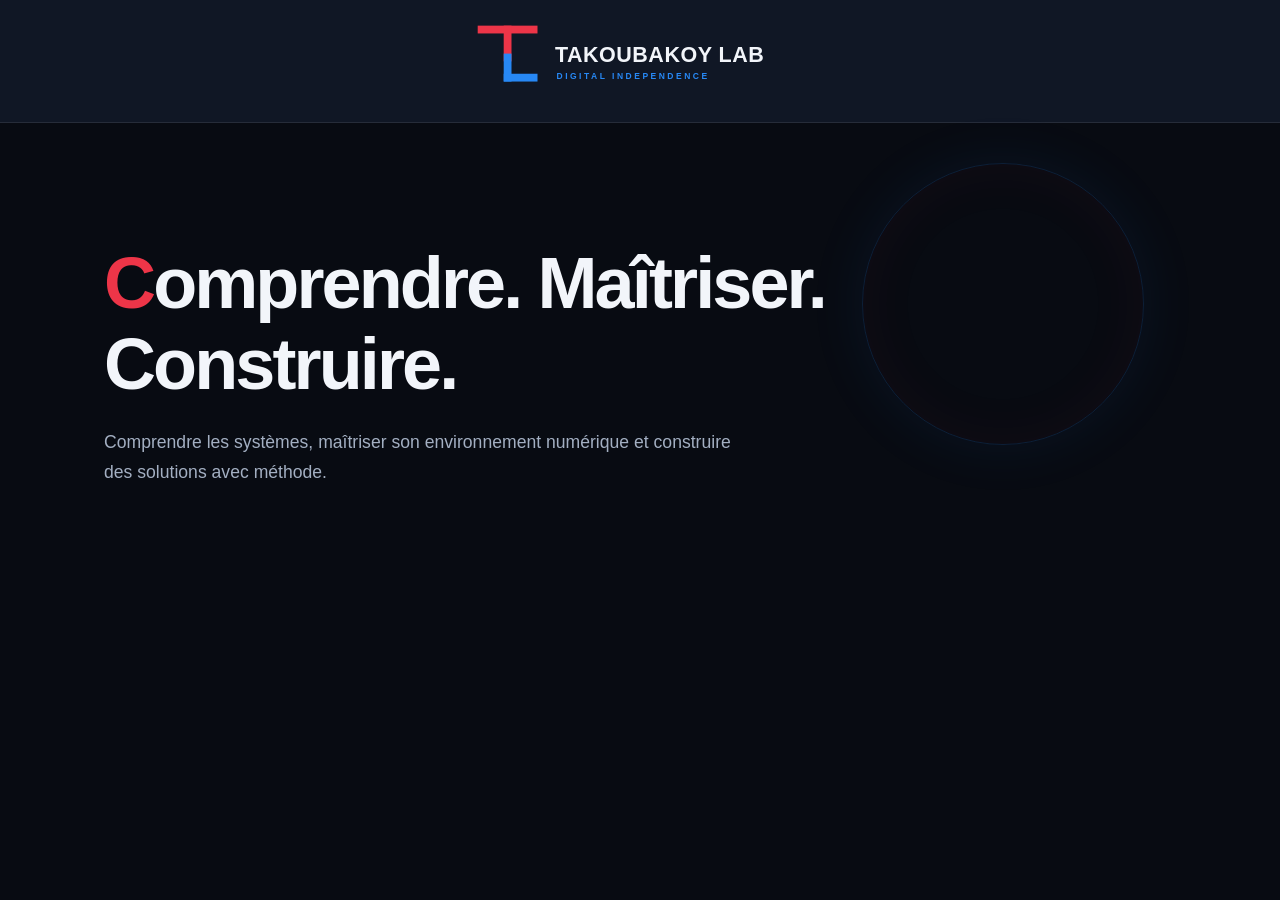
==== index.html @ 78303bb8 "Intégrer le favicon officiel dans la page d’accueil" ====
<!DOCTYPE html>
<html lang="fr">
<head>
  <meta charset="UTF-8">
  <meta name="viewport" content="width=device-width, initial-scale=1.0">

  <meta name="description" content="TAKOUBAKOY LAB — Digital Independence. Comprendre les systèmes, maîtriser son environnement numérique et construire des solutions avec méthode.">

  <meta name="theme-color" content="#080b12">

  <title>TAKOUBAKOY LAB — Digital Independence</title>

  <!-- Favicon officiel -->
  <link rel="icon" type="image/svg+xml" href="assets/images/favicon.svg">

  <!-- Feuille de style principale -->
  <link rel="stylesheet" href="assets/css/style.css">
</head>

<body>

  <!-- En-tête et identité visuelle -->
  <header class="site-header">
    <a href="index.html" class="brand" aria-label="TAKOUBAKOY LAB - Accueil">
      <img
        src="assets/images/takoubakoy-lab-logo.svg"
        alt="TAKOUBAKOY LAB — Digital Independence"
        class="brand-logo">
    </a>
  </header>

  <!-- Contenu principal -->
  <main>
    <h2>Comprendre. Maîtriser. Construire.</h2>

    <p>
      Comprendre les systèmes, maîtriser son environnement numérique
      et construire des solutions avec méthode.
    </p>
  </main>

</body>
</html>
---- assets/css/style.css ----
/* ========================================
   TAKOUBAKOY LAB — Identité visuelle
   Digital Independence
======================================== */

:root {
  --bg-main: #080b12;
  --bg-secondary: #101725;
  --bg-card: #141d2b;
  --text-main: #f2f5fa;
  --text-muted: #a3afc2;
  --accent-red: #ed3548;
  --accent-blue: #2788f5;
  --border-color: rgba(255, 255, 255, 0.09);
  --content-width: 1120px;
}

* {
  box-sizing: border-box;
  margin: 0;
  padding: 0;
}

html {
  scroll-behavior: smooth;
}

body {
  min-height: 100vh;
  background: var(--bg-main);
  color: var(--text-main);
  font-family: Arial, Helvetica, sans-serif;
  line-height: 1.7;
  -webkit-font-smoothing: antialiased;
}

a {
  color: inherit;
  text-decoration: none;
}

/* ========================================
   EN-TÊTE ET LOGO
======================================== */

.site-header {
  display: flex;
  align-items: center;
  justify-content: center;
  min-height: 112px;
  padding: 16px 24px;
  border-bottom: 1px solid var(--border-color);
  background: var(--bg-secondary);
}

.brand {
  display: inline-flex;
  align-items: center;
  justify-content: center;
  width: 100%;
  max-width: var(--content-width);
}

.brand-logo {
  display: block;
  width: min(100%, 420px);
  height: auto;
  max-height: 90px;
  object-fit: contain;
}

/* ========================================
   CONTENU PRINCIPAL
======================================== */

main {
  position: relative;
  isolation: isolate;
  max-width: var(--content-width);
  min-height: 65vh;
  margin: 0 auto;
  padding: 120px 24px;
}

main::before {
  position: absolute;
  z-index: -1;
  top: 40px;
  right: 5%;
  width: 280px;
  height: 280px;
  border: 1px solid rgba(39, 136, 245, 0.16);
  border-radius: 50%;
  box-shadow:
    0 0 60px rgba(39, 136, 245, 0.08),
    inset 0 0 60px rgba(237, 53, 72, 0.05);
  content: "";
  animation: pulse 6s ease-in-out infinite;
}

main h2 {
  max-width: 750px;
  margin-bottom: 24px;
  font-size: clamp(2.2rem, 6vw, 4.5rem);
  font-weight: 800;
  line-height: 1.12;
  letter-spacing: -0.04em;
}

main h2::first-letter {
  color: var(--accent-red);
}

main > p {
  max-width: 650px;
  color: var(--text-muted);
  font-size: 1.1rem;
}

/* ========================================
   SÉLECTION DU TEXTE
======================================== */

::selection {
  background: var(--accent-blue);
  color: white;
}

/* ========================================
   ANIMATIONS
======================================== */

@keyframes pulse {
  0%, 100% {
    transform: scale(1);
    opacity: 0.55;
  }

  50% {
    transform: scale(1.08);
    opacity: 1;
  }
}

/* ========================================
   RESPONSIVE — MOBILE
======================================== */

@media (max-width: 600px) {
  .site-header {
    min-height: 88px;
    padding: 14px 18px;
  }

  .brand-logo {
    width: min(100%, 310px);
    max-height: 70px;
  }

  main {
    min-height: 60vh;
    padding: 90px 18px;
  }

  main::before {
    width: 180px;
    height: 180px;
  }
}

/* ========================================
   ACCESSIBILITÉ — MOUVEMENTS RÉDUITS
======================================== */

@media (prefers-reduced-motion: reduce) {
  *,
  *::before,
  *::after {
    scroll-behavior: auto !important;
    animation-duration: 0.01ms !important;
    animation-iteration-count: 1 !important;
  }
}
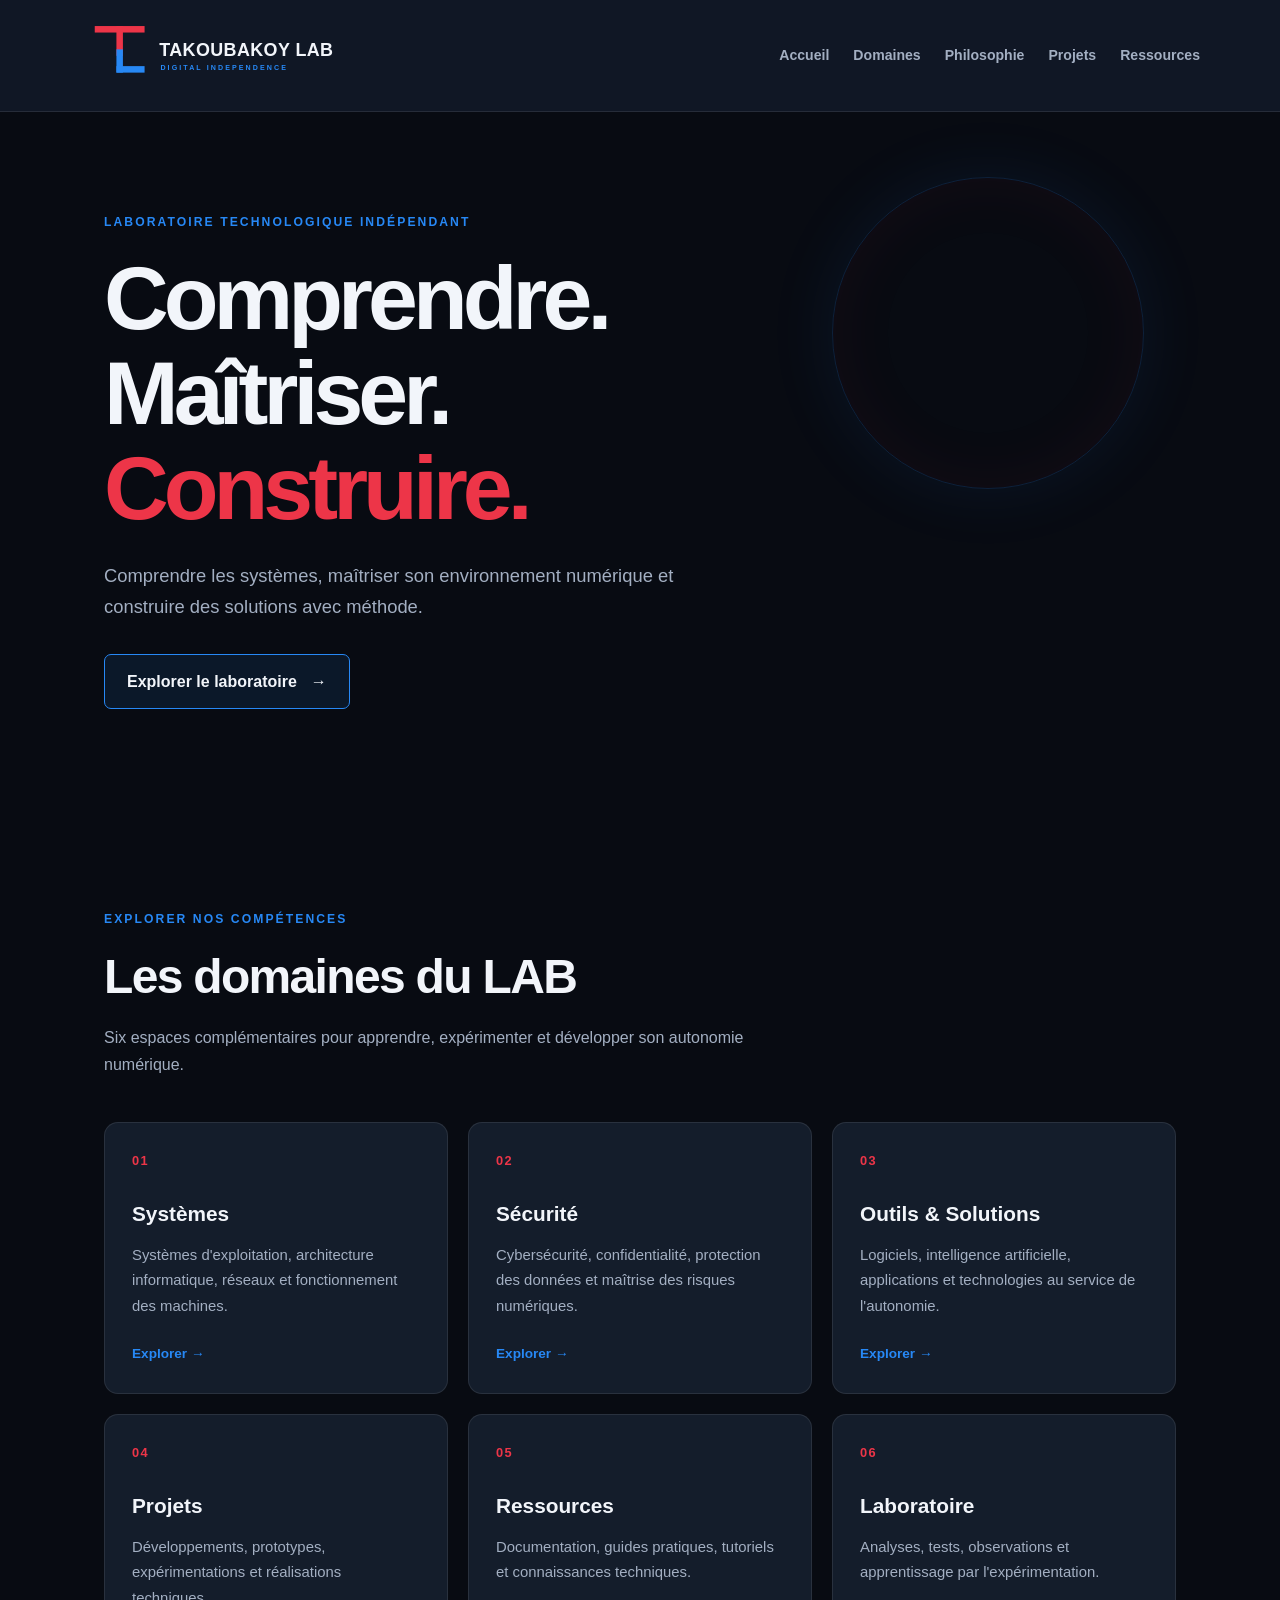
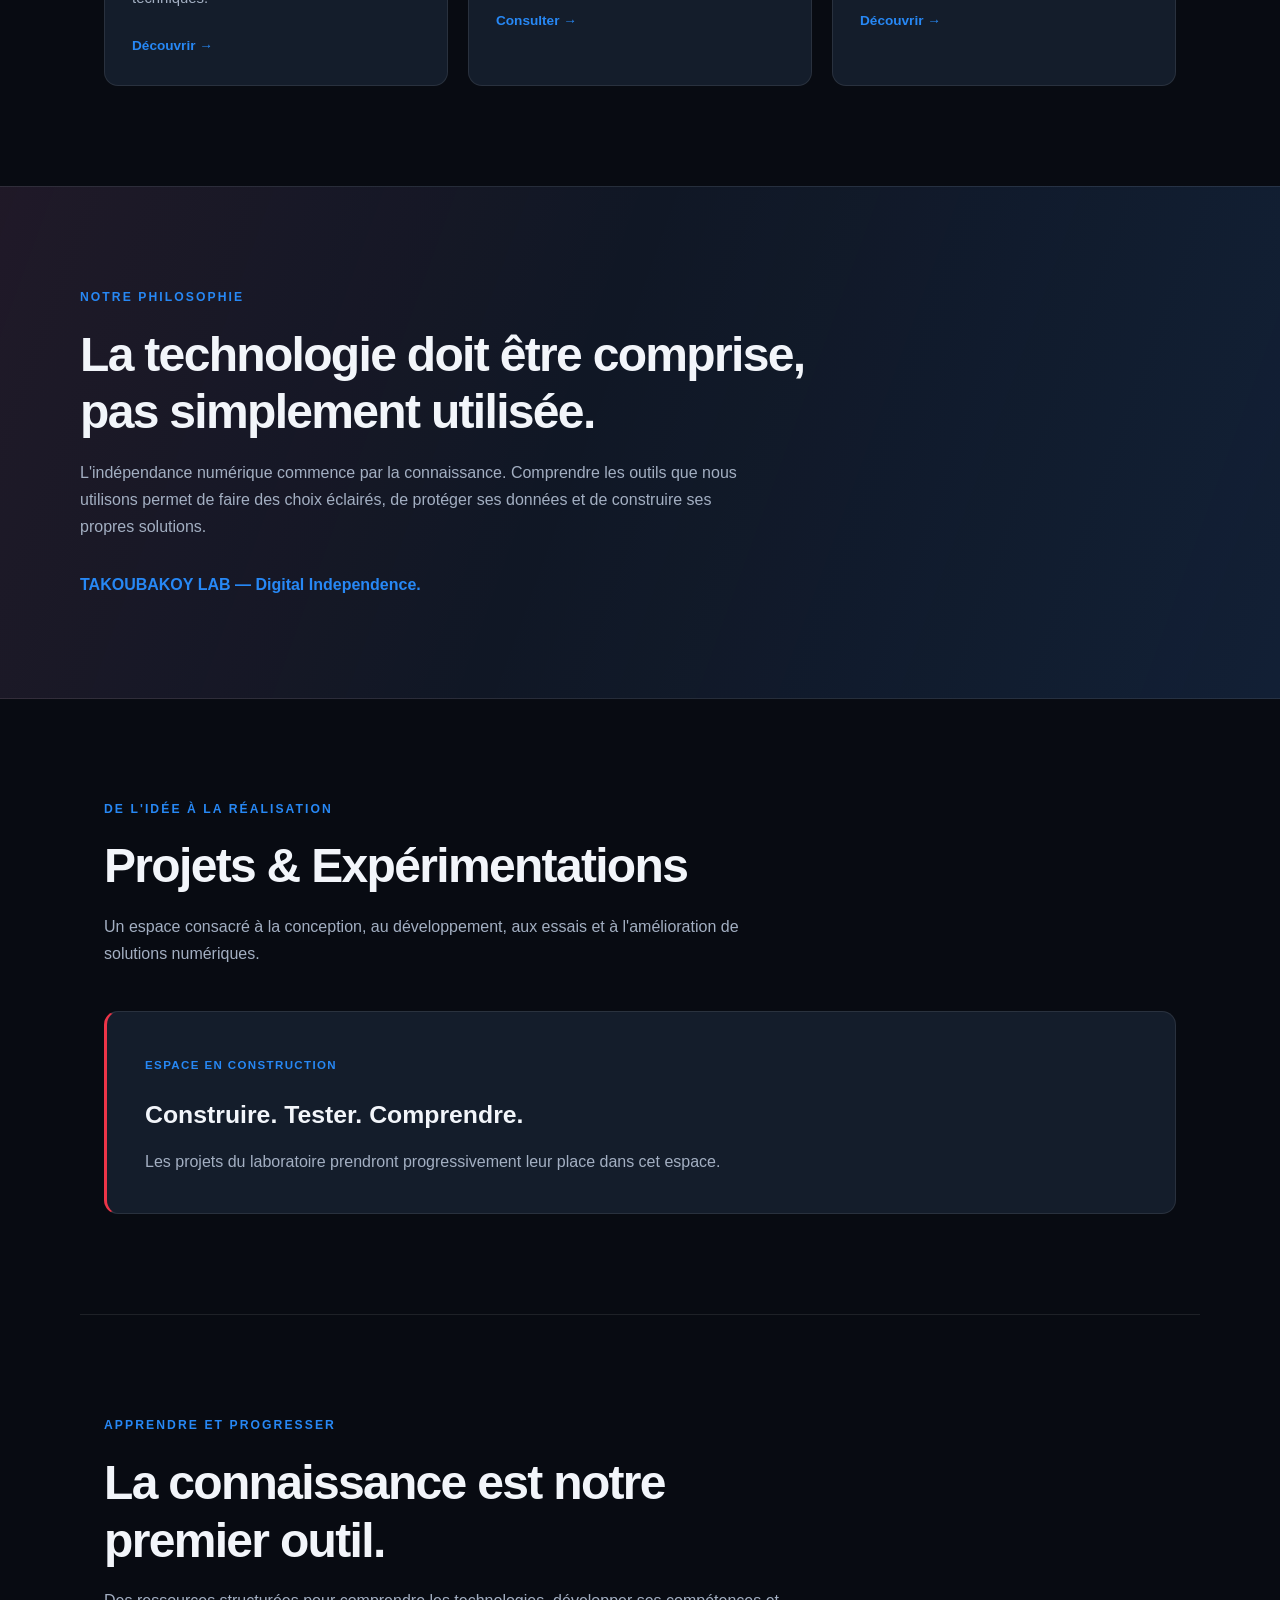
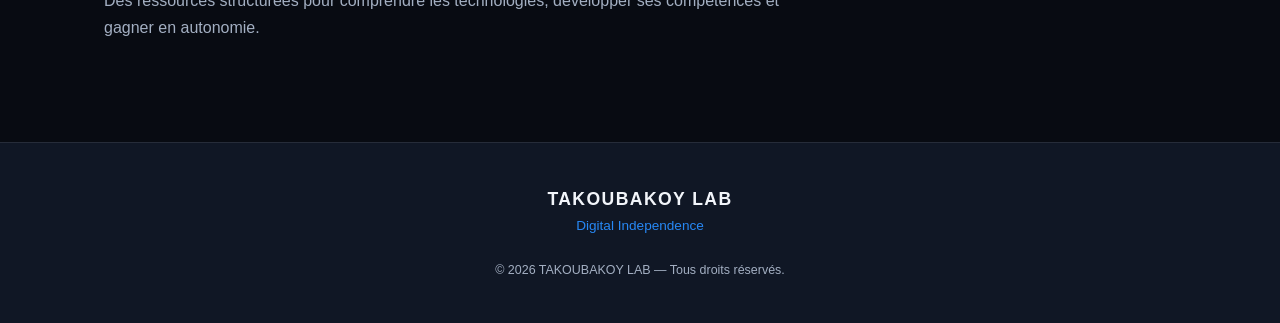
==== commit 51f50fa4: "Créer la nouvelle page d'accueil TAKOUBAKOY LAB Updated the description meta tag for clarity and add" ====
--- a/index.html
+++ b/index.html
@@ -5,22 +5,19 @@
   <meta charset="UTF-8">
   <meta name="viewport" content="width=device-width, initial-scale=1.0">
 
-  <meta name="description" content="TAKOUBAKOY LAB — Digital Independence. Comprendre les systèmes, maîtriser son environnement numérique et construire des solutions avec méthode.">
+  <meta name="description" content="TAKOUBAKOY LAB — Digital Independence. Comprendre les systèmes, maîtriser son environnement numérique et construire des solutions.">
 
   <meta name="theme-color" content="#080b12">
 
   <title>TAKOUBAKOY LAB — Digital Independence</title>
 
-  <!-- Favicon officiel -->
   <link rel="icon" type="image/svg+xml" href="assets/images/favicon.svg">
-
-  <!-- Feuille de style principale -->
   <link rel="stylesheet" href="assets/css/style.css">
 </head>
 
 <body>
 
-  <!-- En-tête et identité visuelle -->
+  <!-- EN-TÊTE -->
   <header class="site-header">
     <a href="index.html" class="brand" aria-label="TAKOUBAKOY LAB - Accueil">
       <img
@@ -28,17 +25,169 @@
         alt="TAKOUBAKOY LAB — Digital Independence"
         class="brand-logo">
     </a>
+
+    <nav class="main-nav" aria-label="Navigation principale">
+      <a href="#accueil">Accueil</a>
+      <a href="#domaines">Domaines</a>
+      <a href="#philosophie">Philosophie</a>
+      <a href="#projets">Projets</a>
+      <a href="#ressources">Ressources</a>
+    </nav>
   </header>
 
-  <!-- Contenu principal -->
   <main>
-    <h2>Comprendre. Maîtriser. Construire.</h2>
 
-    <p>
-      Comprendre les systèmes, maîtriser son environnement numérique
-      et construire des solutions avec méthode.
+    <!-- ACCUEIL -->
+    <section class="hero" id="accueil">
+      <p class="eyebrow">LABORATOIRE TECHNOLOGIQUE INDÉPENDANT</p>
+
+      <h1>Comprendre.<br>Maîtriser.<br><span>Construire.</span></h1>
+
+      <p class="hero-description">
+        Comprendre les systèmes, maîtriser son environnement numérique
+        et construire des solutions avec méthode.
+      </p>
+
+      <a href="#domaines" class="primary-link">
+        Explorer le laboratoire <span aria-hidden="true">→</span>
+      </a>
+    </section>
+
+    <!-- DOMAINES -->
+    <section class="content-section" id="domaines">
+      <div class="section-heading">
+        <p class="eyebrow">EXPLORER NOS COMPÉTENCES</p>
+        <h2>Les domaines du LAB</h2>
+        <p>
+          Six espaces complémentaires pour apprendre, expérimenter
+          et développer son autonomie numérique.
+        </p>
+      </div>
+
+      <div class="domain-grid">
+
+        <article class="domain-card">
+          <span class="card-number">01</span>
+          <h3>Systèmes</h3>
+          <p>
+            Systèmes d'exploitation, architecture informatique,
+            réseaux et fonctionnement des machines.
+          </p>
+          <span class="card-arrow">Explorer →</span>
+        </article>
+
+        <article class="domain-card">
+          <span class="card-number">02</span>
+          <h3>Sécurité</h3>
+          <p>
+            Cybersécurité, confidentialité, protection des données
+            et maîtrise des risques numériques.
+          </p>
+          <span class="card-arrow">Explorer →</span>
+        </article>
+
+        <article class="domain-card">
+          <span class="card-number">03</span>
+          <h3>Outils & Solutions</h3>
+          <p>
+            Logiciels, intelligence artificielle, applications
+            et technologies au service de l'autonomie.
+          </p>
+          <span class="card-arrow">Explorer →</span>
+        </article>
+
+        <article class="domain-card">
+          <span class="card-number">04</span>
+          <h3>Projets</h3>
+          <p>
+            Développements, prototypes, expérimentations
+            et réalisations techniques.
+          </p>
+          <span class="card-arrow">Découvrir →</span>
+        </article>
+
+        <article class="domain-card">
+          <span class="card-number">05</span>
+          <h3>Ressources</h3>
+          <p>
+            Documentation, guides pratiques, tutoriels
+            et connaissances techniques.
+          </p>
+          <span class="card-arrow">Consulter →</span>
+        </article>
+
+        <article class="domain-card">
+          <span class="card-number">06</span>
+          <h3>Laboratoire</h3>
+          <p>
+            Analyses, tests, observations et apprentissage
+            par l'expérimentation.
+          </p>
+          <span class="card-arrow">Découvrir →</span>
+        </article>
+
+      </div>
+    </section>
+
+    <!-- PHILOSOPHIE -->
+    <section class="philosophy-section" id="philosophie">
+      <p class="eyebrow">NOTRE PHILOSOPHIE</p>
+
+      <h2>La technologie doit être comprise, pas simplement utilisée.</h2>
+
+      <p>
+        L'indépendance numérique commence par la connaissance.
+        Comprendre les outils que nous utilisons permet de faire
+        des choix éclairés, de protéger ses données et de construire
+        ses propres solutions.
+      </p>
+
+      <p class="philosophy-signature">
+        TAKOUBAKOY LAB — Digital Independence.
+      </p>
+    </section>
+
+    <!-- PROJETS -->
+    <section class="content-section" id="projets">
+      <div class="section-heading">
+        <p class="eyebrow">DE L'IDÉE À LA RÉALISATION</p>
+        <h2>Projets & Expérimentations</h2>
+        <p>
+          Un espace consacré à la conception, au développement,
+          aux essais et à l'amélioration de solutions numériques.
+        </p>
+      </div>
+
+      <div class="project-panel">
+        <span class="project-status">ESPACE EN CONSTRUCTION</span>
+        <h3>Construire. Tester. Comprendre.</h3>
+        <p>
+          Les projets du laboratoire prendront progressivement
+          leur place dans cet espace.
+        </p>
+      </div>
+    </section>
+
+    <!-- RESSOURCES -->
+    <section class="content-section resources-section" id="ressources">
+      <p class="eyebrow">APPRENDRE ET PROGRESSER</p>
+      <h2>La connaissance est notre premier outil.</h2>
+      <p>
+        Des ressources structurées pour comprendre les technologies,
+        développer ses compétences et gagner en autonomie.
+      </p>
+    </section>
+
+  </main>
+
+  <!-- PIED DE PAGE -->
+  <footer class="site-footer">
+    <p class="footer-brand">TAKOUBAKOY LAB</p>
+    <p>Digital Independence</p>
+    <p class="footer-copy">
+      © 2026 TAKOUBAKOY LAB — Tous droits réservés.
     </p>
-  </main>
+  </footer>
 
 </body>
 </html>
--- a/assets/css/style.css
+++ b/assets/css/style.css
@@ -1,20 +1,32 @@
 
 /* ========================================
-   TAKOUBAKOY LAB — Identité visuelle
-   Digital Independence
+   TAKOUBAKOY LAB
+   DIGITAL INDEPENDENCE
+   Design System — Version 2.0
 ======================================== */
+
+/* 01 — VARIABLES */
 
 :root {
   --bg-main: #080b12;
   --bg-secondary: #101725;
   --bg-card: #141d2b;
+  --bg-card-hover: #19263a;
+
   --text-main: #f2f5fa;
   --text-muted: #a3afc2;
+
   --accent-red: #ed3548;
   --accent-blue: #2788f5;
+
   --border-color: rgba(255, 255, 255, 0.09);
   --content-width: 1120px;
-}
+
+  --radius: 14px;
+  --transition: 0.3s ease;
+}
+
+/* 02 — RESET */
 
 * {
   box-sizing: border-box;
@@ -24,6 +36,7 @@
 
 html {
   scroll-behavior: smooth;
+  scroll-padding-top: 30px;
 }
 
 body {
@@ -40,16 +53,19 @@
   text-decoration: none;
 }
 
-/* ========================================
-   EN-TÊTE ET LOGO
-======================================== */
+img {
+  max-width: 100%;
+}
+
+/* 03 — EN-TÊTE */
 
 .site-header {
   display: flex;
   align-items: center;
-  justify-content: center;
+  justify-content: space-between;
+  gap: 32px;
   min-height: 112px;
-  padding: 16px 24px;
+  padding: 16px max(24px, calc((100% - var(--content-width)) / 2));
   border-bottom: 1px solid var(--border-color);
   background: var(--bg-secondary);
 }
@@ -57,79 +73,300 @@
 .brand {
   display: inline-flex;
   align-items: center;
-  justify-content: center;
-  width: 100%;
-  max-width: var(--content-width);
+  flex-shrink: 0;
 }
 
 .brand-logo {
   display: block;
-  width: min(100%, 420px);
+  width: min(100%, 300px);
   height: auto;
-  max-height: 90px;
+  max-height: 78px;
   object-fit: contain;
 }
 
-/* ========================================
-   CONTENU PRINCIPAL
-======================================== */
+/* 04 — NAVIGATION */
+
+.main-nav {
+  display: flex;
+  align-items: center;
+  justify-content: flex-end;
+  flex-wrap: wrap;
+  gap: 24px;
+}
+
+.main-nav a {
+  color: var(--text-muted);
+  font-size: 0.88rem;
+  font-weight: 600;
+  transition: color var(--transition);
+}
+
+.main-nav a:hover {
+  color: var(--accent-blue);
+}
+
+/* 05 — CONTENU PRINCIPAL */
 
 main {
+  width: 100%;
+  overflow: hidden;
+}
+
+.hero,
+.content-section,
+.philosophy-section {
+  max-width: var(--content-width);
+  margin: 0 auto;
+  padding: 100px 24px;
+}
+
+/* 06 — SECTION HERO */
+
+.hero {
   position: relative;
   isolation: isolate;
-  max-width: var(--content-width);
-  min-height: 65vh;
-  margin: 0 auto;
-  padding: 120px 24px;
-}
-
-main::before {
+  display: flex;
+  flex-direction: column;
+  align-items: flex-start;
+  justify-content: center;
+  min-height: 590px;
+}
+
+.hero::before {
   position: absolute;
   z-index: -1;
-  top: 40px;
+  top: 65px;
   right: 5%;
-  width: 280px;
-  height: 280px;
-  border: 1px solid rgba(39, 136, 245, 0.16);
+  width: 310px;
+  height: 310px;
+  border: 1px solid rgba(39, 136, 245, 0.18);
   border-radius: 50%;
   box-shadow:
-    0 0 60px rgba(39, 136, 245, 0.08),
-    inset 0 0 60px rgba(237, 53, 72, 0.05);
+    0 0 70px rgba(39, 136, 245, 0.09),
+    inset 0 0 70px rgba(237, 53, 72, 0.06);
   content: "";
   animation: pulse 6s ease-in-out infinite;
 }
 
-main h2 {
-  max-width: 750px;
+.eyebrow {
+  margin-bottom: 18px;
+  color: var(--accent-blue);
+  font-size: 0.76rem;
+  font-weight: 800;
+  letter-spacing: 0.17em;
+}
+
+.hero h1 {
   margin-bottom: 24px;
-  font-size: clamp(2.2rem, 6vw, 4.5rem);
-  font-weight: 800;
-  line-height: 1.12;
-  letter-spacing: -0.04em;
-}
-
-main h2::first-letter {
+  font-size: clamp(3rem, 7vw, 5.7rem);
+  font-weight: 800;
+  line-height: 1.06;
+  letter-spacing: -0.055em;
+}
+
+.hero h1 span {
   color: var(--accent-red);
 }
 
-main > p {
+.hero-description {
+  max-width: 620px;
+  margin-bottom: 32px;
+  color: var(--text-muted);
+  font-size: 1.15rem;
+}
+
+.primary-link {
+  display: inline-flex;
+  align-items: center;
+  gap: 14px;
+  padding: 13px 22px;
+  border: 1px solid var(--accent-blue);
+  border-radius: 7px;
+  background: rgba(39, 136, 245, 0.1);
+  color: var(--text-main);
+  font-weight: 700;
+  transition: var(--transition);
+}
+
+.primary-link:hover {
+  background: var(--accent-blue);
+  transform: translateY(-3px);
+}
+
+/* 07 — TITRES DE SECTIONS */
+
+.section-heading {
+  max-width: 720px;
+  margin-bottom: 44px;
+}
+
+.section-heading h2,
+.philosophy-section h2,
+.resources-section h2 {
+  margin-bottom: 18px;
+  font-size: clamp(2rem, 4vw, 3rem);
+  font-weight: 800;
+  line-height: 1.2;
+  letter-spacing: -0.035em;
+}
+
+.section-heading > p:last-child,
+.philosophy-section > p:not(.eyebrow):not(.philosophy-signature),
+.resources-section > p:last-child {
+  max-width: 680px;
+  color: var(--text-muted);
+}
+
+/* 08 — CARTES DES DOMAINES */
+
+.domain-grid {
+  display: grid;
+  grid-template-columns: repeat(3, minmax(0, 1fr));
+  gap: 20px;
+}
+
+.domain-card {
+  position: relative;
+  min-height: 245px;
+  padding: 27px;
+  overflow: hidden;
+  border: 1px solid var(--border-color);
+  border-radius: var(--radius);
+  background: var(--bg-card);
+  transition:
+    background var(--transition),
+    border-color var(--transition),
+    transform var(--transition);
+}
+
+.domain-card:hover {
+  transform: translateY(-5px);
+  border-color: rgba(39, 136, 245, 0.45);
+  background: var(--bg-card-hover);
+}
+
+.card-number {
+  display: block;
+  margin-bottom: 24px;
+  color: var(--accent-red);
+  font-size: 0.8rem;
+  font-weight: 800;
+  letter-spacing: 0.1em;
+}
+
+.domain-card h3 {
+  margin-bottom: 12px;
+  font-size: 1.3rem;
+  font-weight: 700;
+}
+
+.domain-card p {
+  margin-bottom: 20px;
+  color: var(--text-muted);
+  font-size: 0.93rem;
+}
+
+.card-arrow {
+  color: var(--accent-blue);
+  font-size: 0.85rem;
+  font-weight: 700;
+}
+
+/* 09 — PHILOSOPHIE */
+
+.philosophy-section {
+  position: relative;
+  max-width: none;
+  padding-right: max(24px, calc((100% - var(--content-width)) / 2));
+  padding-left: max(24px, calc((100% - var(--content-width)) / 2));
+  border-top: 1px solid var(--border-color);
+  border-bottom: 1px solid var(--border-color);
+  background:
+    linear-gradient(
+      110deg,
+      rgba(237, 53, 72, 0.07),
+      transparent 45%,
+      rgba(39, 136, 245, 0.08)
+    ),
+    var(--bg-secondary);
+}
+
+.philosophy-section h2 {
+  max-width: 780px;
+}
+
+.philosophy-signature {
+  margin-top: 30px;
+  color: var(--accent-blue);
+  font-weight: 700;
+}
+
+/* 10 — PROJETS */
+
+.project-panel {
+  padding: 38px;
+  border: 1px solid var(--border-color);
+  border-left: 3px solid var(--accent-red);
+  border-radius: var(--radius);
+  background: var(--bg-card);
+}
+
+.project-status {
+  display: inline-block;
+  margin-bottom: 18px;
+  color: var(--accent-blue);
+  font-size: 0.72rem;
+  font-weight: 800;
+  letter-spacing: 0.12em;
+}
+
+.project-panel h3 {
+  margin-bottom: 12px;
+  font-size: 1.55rem;
+}
+
+.project-panel p {
+  color: var(--text-muted);
+}
+
+/* 11 — RESSOURCES */
+
+.resources-section {
+  border-top: 1px solid var(--border-color);
+}
+
+.resources-section h2 {
   max-width: 650px;
-  color: var(--text-muted);
+}
+
+/* 12 — PIED DE PAGE */
+
+.site-footer {
+  padding: 42px 24px;
+  border-top: 1px solid var(--border-color);
+  background: var(--bg-secondary);
+  text-align: center;
+}
+
+.footer-brand {
+  color: var(--text-main);
   font-size: 1.1rem;
-}
-
-/* ========================================
-   SÉLECTION DU TEXTE
-======================================== */
-
-::selection {
-  background: var(--accent-blue);
-  color: white;
-}
-
-/* ========================================
-   ANIMATIONS
-======================================== */
+  font-weight: 800;
+  letter-spacing: 0.08em;
+}
+
+.site-footer > p:nth-child(2) {
+  color: var(--accent-blue);
+  font-size: 0.85rem;
+}
+
+.footer-copy {
+  margin-top: 22px;
+  color: var(--text-muted);
+  font-size: 0.78rem;
+}
+
+/* 13 — ANIMATION */
 
 @keyframes pulse {
   0%, 100% {
@@ -143,35 +380,102 @@
   }
 }
 
-/* ========================================
-   RESPONSIVE — MOBILE
-======================================== */
+/* 14 — RESPONSIVE */
+
+@media (max-width: 900px) {
+  .site-header {
+    flex-direction: column;
+    justify-content: center;
+    gap: 18px;
+    padding: 20px 24px;
+  }
+
+  .main-nav {
+    justify-content: center;
+    gap: 16px;
+  }
+
+  .domain-grid {
+    grid-template-columns: repeat(2, minmax(0, 1fr));
+  }
+
+  .hero {
+    min-height: 510px;
+  }
+}
 
 @media (max-width: 600px) {
   .site-header {
-    min-height: 88px;
-    padding: 14px 18px;
+    min-height: auto;
+    padding: 18px;
   }
 
   .brand-logo {
-    width: min(100%, 310px);
+    width: min(100%, 280px);
     max-height: 70px;
   }
 
-  main {
-    min-height: 60vh;
-    padding: 90px 18px;
-  }
-
-  main::before {
-    width: 180px;
-    height: 180px;
-  }
-}
-
-/* ========================================
-   ACCESSIBILITÉ — MOUVEMENTS RÉDUITS
-======================================== */
+  .main-nav {
+    gap: 10px 16px;
+  }
+
+  .main-nav a {
+    font-size: 0.78rem;
+  }
+
+  .hero,
+  .content-section {
+    padding: 75px 20px;
+  }
+
+  .hero {
+    min-height: 490px;
+  }
+
+  .hero::before {
+    top: 45px;
+    right: -60px;
+    width: 190px;
+    height: 190px;
+  }
+
+  .hero-description {
+    font-size: 1rem;
+  }
+
+  .domain-grid {
+    grid-template-columns: 1fr;
+    gap: 15px;
+  }
+
+  .domain-card {
+    min-height: 210px;
+  }
+
+  .philosophy-section {
+    padding: 75px 20px;
+  }
+
+  .project-panel {
+    padding: 26px;
+  }
+
+  .site-footer {
+    padding: 35px 18px;
+  }
+}
+
+/* 15 — ACCESSIBILITÉ */
+
+::selection {
+  background: var(--accent-blue);
+  color: white;
+}
+
+:focus-visible {
+  outline: 2px solid var(--accent-blue);
+  outline-offset: 4px;
+}
 
 @media (prefers-reduced-motion: reduce) {
   *,
@@ -180,5 +484,6 @@
     scroll-behavior: auto !important;
     animation-duration: 0.01ms !important;
     animation-iteration-count: 1 !important;
-  }
-}
+    transition-duration: 0.01ms !important;
+  }
+}
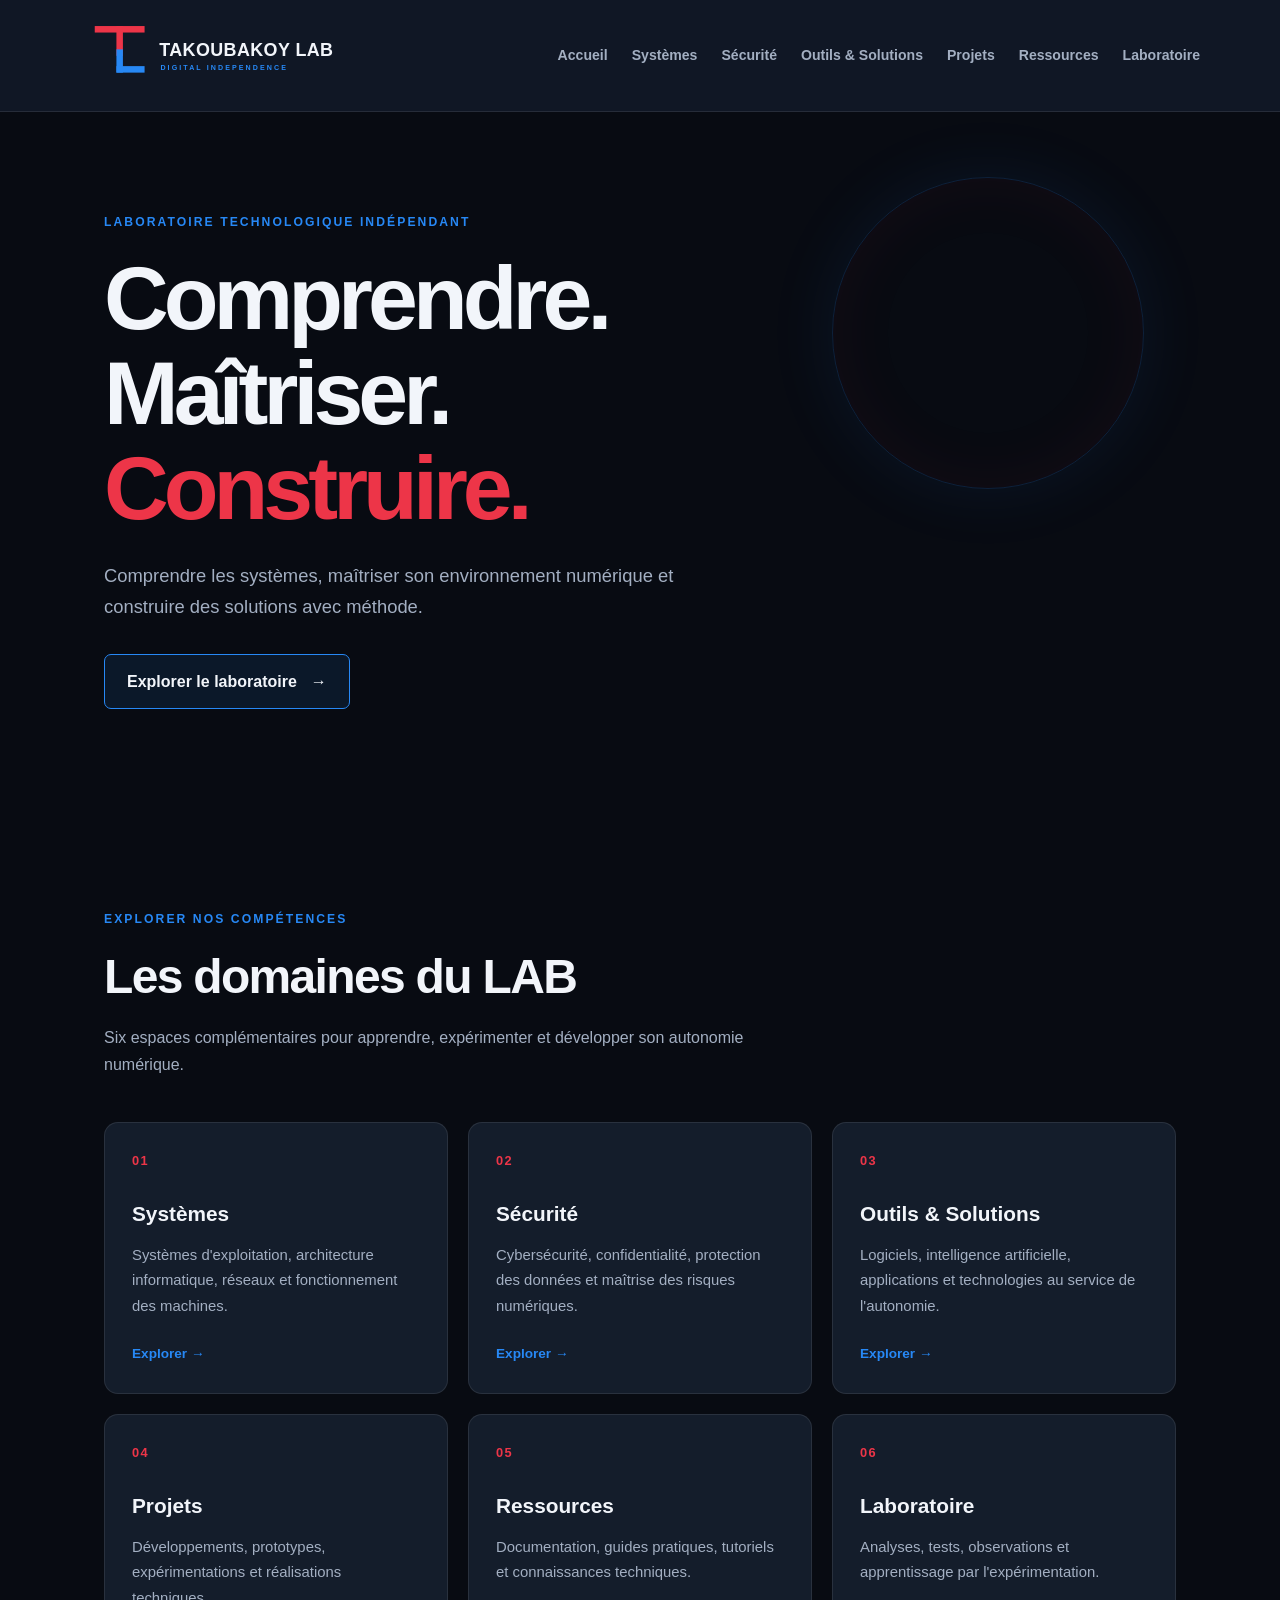
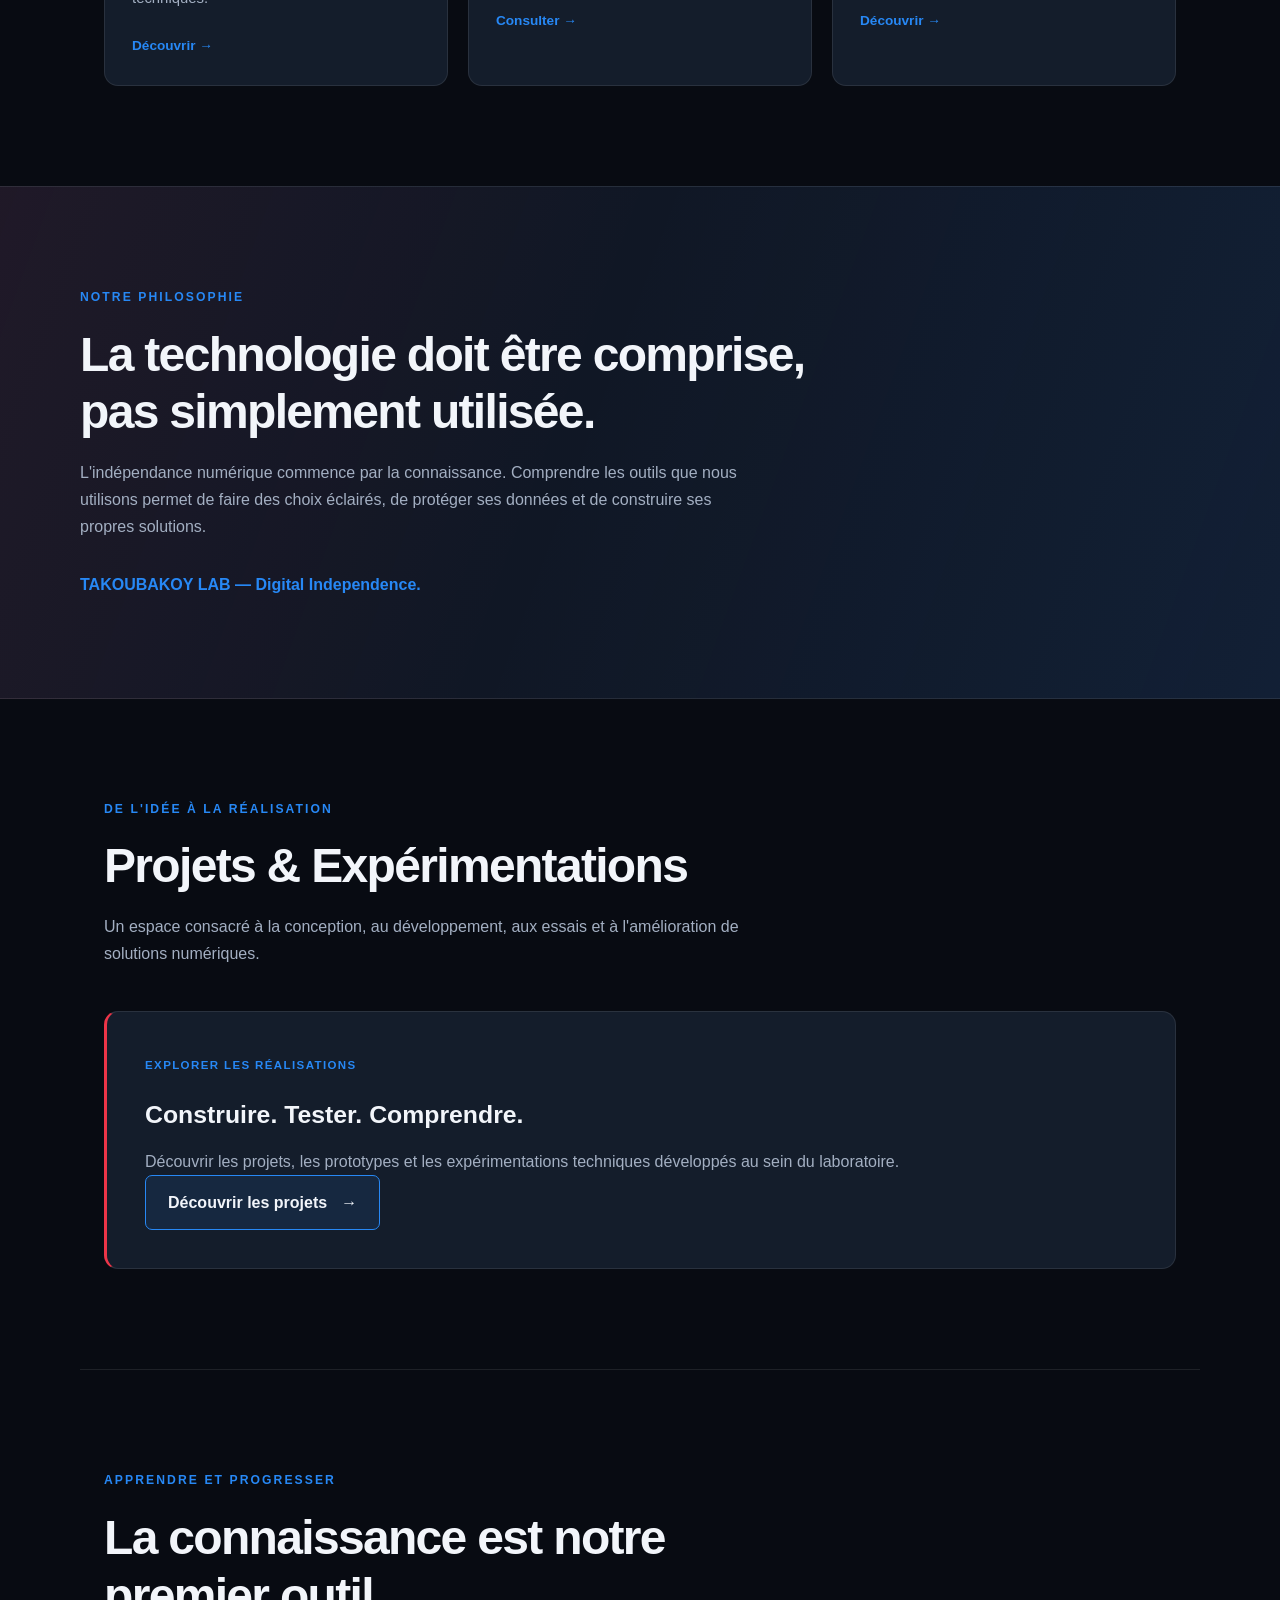
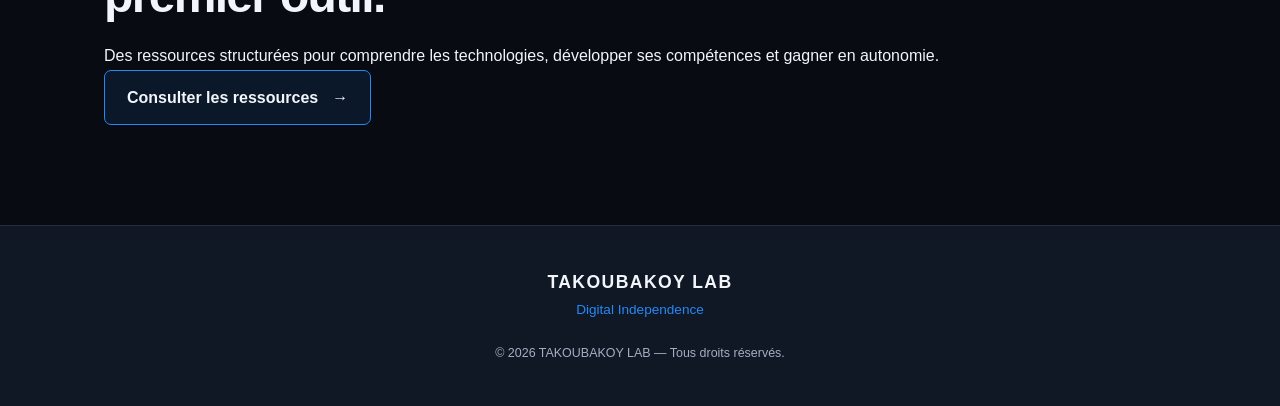
==== commit 6e76c220: "homepage domain cards and navigation Updated navigation links and improved section headings for bett" ====
--- a/index.html
+++ b/index.html
@@ -1,6 +1,7 @@
 
 <!DOCTYPE html>
 <html lang="fr">
+
 <head>
   <meta charset="UTF-8">
   <meta name="viewport" content="width=device-width, initial-scale=1.0">
@@ -19,29 +20,41 @@
 
   <!-- EN-TÊTE -->
   <header class="site-header">
-    <a href="index.html" class="brand" aria-label="TAKOUBAKOY LAB - Accueil">
+
+    <a href="index.html" class="brand"
+       aria-label="TAKOUBAKOY LAB - Accueil">
+
       <img
         src="assets/images/takoubakoy-lab-logo.svg"
         alt="TAKOUBAKOY LAB — Digital Independence"
         class="brand-logo">
+
     </a>
 
     <nav class="main-nav" aria-label="Navigation principale">
       <a href="#accueil">Accueil</a>
-      <a href="#domaines">Domaines</a>
-      <a href="#philosophie">Philosophie</a>
-      <a href="#projets">Projets</a>
-      <a href="#ressources">Ressources</a>
+      <a href="systemes/">Systèmes</a>
+      <a href="securite/">Sécurité</a>
+      <a href="outils-solutions/">Outils & Solutions</a>
+      <a href="projets/">Projets</a>
+      <a href="ressources/">Ressources</a>
+      <a href="laboratoire/">Laboratoire</a>
     </nav>
+
   </header>
 
   <main>
 
     <!-- ACCUEIL -->
     <section class="hero" id="accueil">
+
       <p class="eyebrow">LABORATOIRE TECHNOLOGIQUE INDÉPENDANT</p>
 
-      <h1>Comprendre.<br>Maîtriser.<br><span>Construire.</span></h1>
+      <h1>
+        Comprendre.<br>
+        Maîtriser.<br>
+        <span>Construire.</span>
+      </h1>
 
       <p class="hero-description">
         Comprendre les systèmes, maîtriser son environnement numérique
@@ -49,24 +62,31 @@
       </p>
 
       <a href="#domaines" class="primary-link">
-        Explorer le laboratoire <span aria-hidden="true">→</span>
+        Explorer le laboratoire
+        <span aria-hidden="true">→</span>
       </a>
+
     </section>
 
     <!-- DOMAINES -->
     <section class="content-section" id="domaines">
+
       <div class="section-heading">
+
         <p class="eyebrow">EXPLORER NOS COMPÉTENCES</p>
+
         <h2>Les domaines du LAB</h2>
+
         <p>
           Six espaces complémentaires pour apprendre, expérimenter
           et développer son autonomie numérique.
         </p>
+
       </div>
 
       <div class="domain-grid">
 
-        <article class="domain-card">
+        <a href="systemes/" class="domain-card">
           <span class="card-number">01</span>
           <h3>Systèmes</h3>
           <p>
@@ -74,9 +94,9 @@
             réseaux et fonctionnement des machines.
           </p>
           <span class="card-arrow">Explorer →</span>
-        </article>
-
-        <article class="domain-card">
+        </a>
+
+        <a href="securite/" class="domain-card">
           <span class="card-number">02</span>
           <h3>Sécurité</h3>
           <p>
@@ -84,9 +104,9 @@
             et maîtrise des risques numériques.
           </p>
           <span class="card-arrow">Explorer →</span>
-        </article>
-
-        <article class="domain-card">
+        </a>
+
+        <a href="outils-solutions/" class="domain-card">
           <span class="card-number">03</span>
           <h3>Outils & Solutions</h3>
           <p>
@@ -94,9 +114,9 @@
             et technologies au service de l'autonomie.
           </p>
           <span class="card-arrow">Explorer →</span>
-        </article>
-
-        <article class="domain-card">
+        </a>
+
+        <a href="projets/" class="domain-card">
           <span class="card-number">04</span>
           <h3>Projets</h3>
           <p>
@@ -104,9 +124,9 @@
             et réalisations techniques.
           </p>
           <span class="card-arrow">Découvrir →</span>
-        </article>
-
-        <article class="domain-card">
+        </a>
+
+        <a href="ressources/" class="domain-card">
           <span class="card-number">05</span>
           <h3>Ressources</h3>
           <p>
@@ -114,9 +134,9 @@
             et connaissances techniques.
           </p>
           <span class="card-arrow">Consulter →</span>
-        </article>
-
-        <article class="domain-card">
+        </a>
+
+        <a href="laboratoire/" class="domain-card">
           <span class="card-number">06</span>
           <h3>Laboratoire</h3>
           <p>
@@ -124,16 +144,21 @@
             par l'expérimentation.
           </p>
           <span class="card-arrow">Découvrir →</span>
-        </article>
-
-      </div>
+        </a>
+
+      </div>
+
     </section>
 
     <!-- PHILOSOPHIE -->
     <section class="philosophy-section" id="philosophie">
+
       <p class="eyebrow">NOTRE PHILOSOPHIE</p>
 
-      <h2>La technologie doit être comprise, pas simplement utilisée.</h2>
+      <h2>
+        La technologie doit être comprise,
+        pas simplement utilisée.
+      </h2>
 
       <p>
         L'indépendance numérique commence par la connaissance.
@@ -145,48 +170,77 @@
       <p class="philosophy-signature">
         TAKOUBAKOY LAB — Digital Independence.
       </p>
+
     </section>
 
     <!-- PROJETS -->
     <section class="content-section" id="projets">
+
       <div class="section-heading">
+
         <p class="eyebrow">DE L'IDÉE À LA RÉALISATION</p>
+
         <h2>Projets & Expérimentations</h2>
+
         <p>
           Un espace consacré à la conception, au développement,
           aux essais et à l'amélioration de solutions numériques.
         </p>
+
       </div>
 
       <div class="project-panel">
-        <span class="project-status">ESPACE EN CONSTRUCTION</span>
+
+        <span class="project-status">EXPLORER LES RÉALISATIONS</span>
+
         <h3>Construire. Tester. Comprendre.</h3>
+
         <p>
-          Les projets du laboratoire prendront progressivement
-          leur place dans cet espace.
+          Découvrir les projets, les prototypes et les expérimentations
+          techniques développés au sein du laboratoire.
         </p>
-      </div>
+
+        <a href="projets/" class="primary-link">
+          Découvrir les projets
+          <span aria-hidden="true">→</span>
+        </a>
+
+      </div>
+
     </section>
 
     <!-- RESSOURCES -->
     <section class="content-section resources-section" id="ressources">
+
       <p class="eyebrow">APPRENDRE ET PROGRESSER</p>
+
       <h2>La connaissance est notre premier outil.</h2>
+
       <p>
         Des ressources structurées pour comprendre les technologies,
         développer ses compétences et gagner en autonomie.
       </p>
+
+      <a href="ressources/" class="primary-link">
+        Consulter les ressources
+        <span aria-hidden="true">→</span>
+      </a>
+
     </section>
 
   </main>
 
   <!-- PIED DE PAGE -->
   <footer class="site-footer">
+
     <p class="footer-brand">TAKOUBAKOY LAB</p>
+
     <p>Digital Independence</p>
+
     <p class="footer-copy">
       © 2026 TAKOUBAKOY LAB — Tous droits réservés.
     </p>
+
   </footer>
 
 </body>
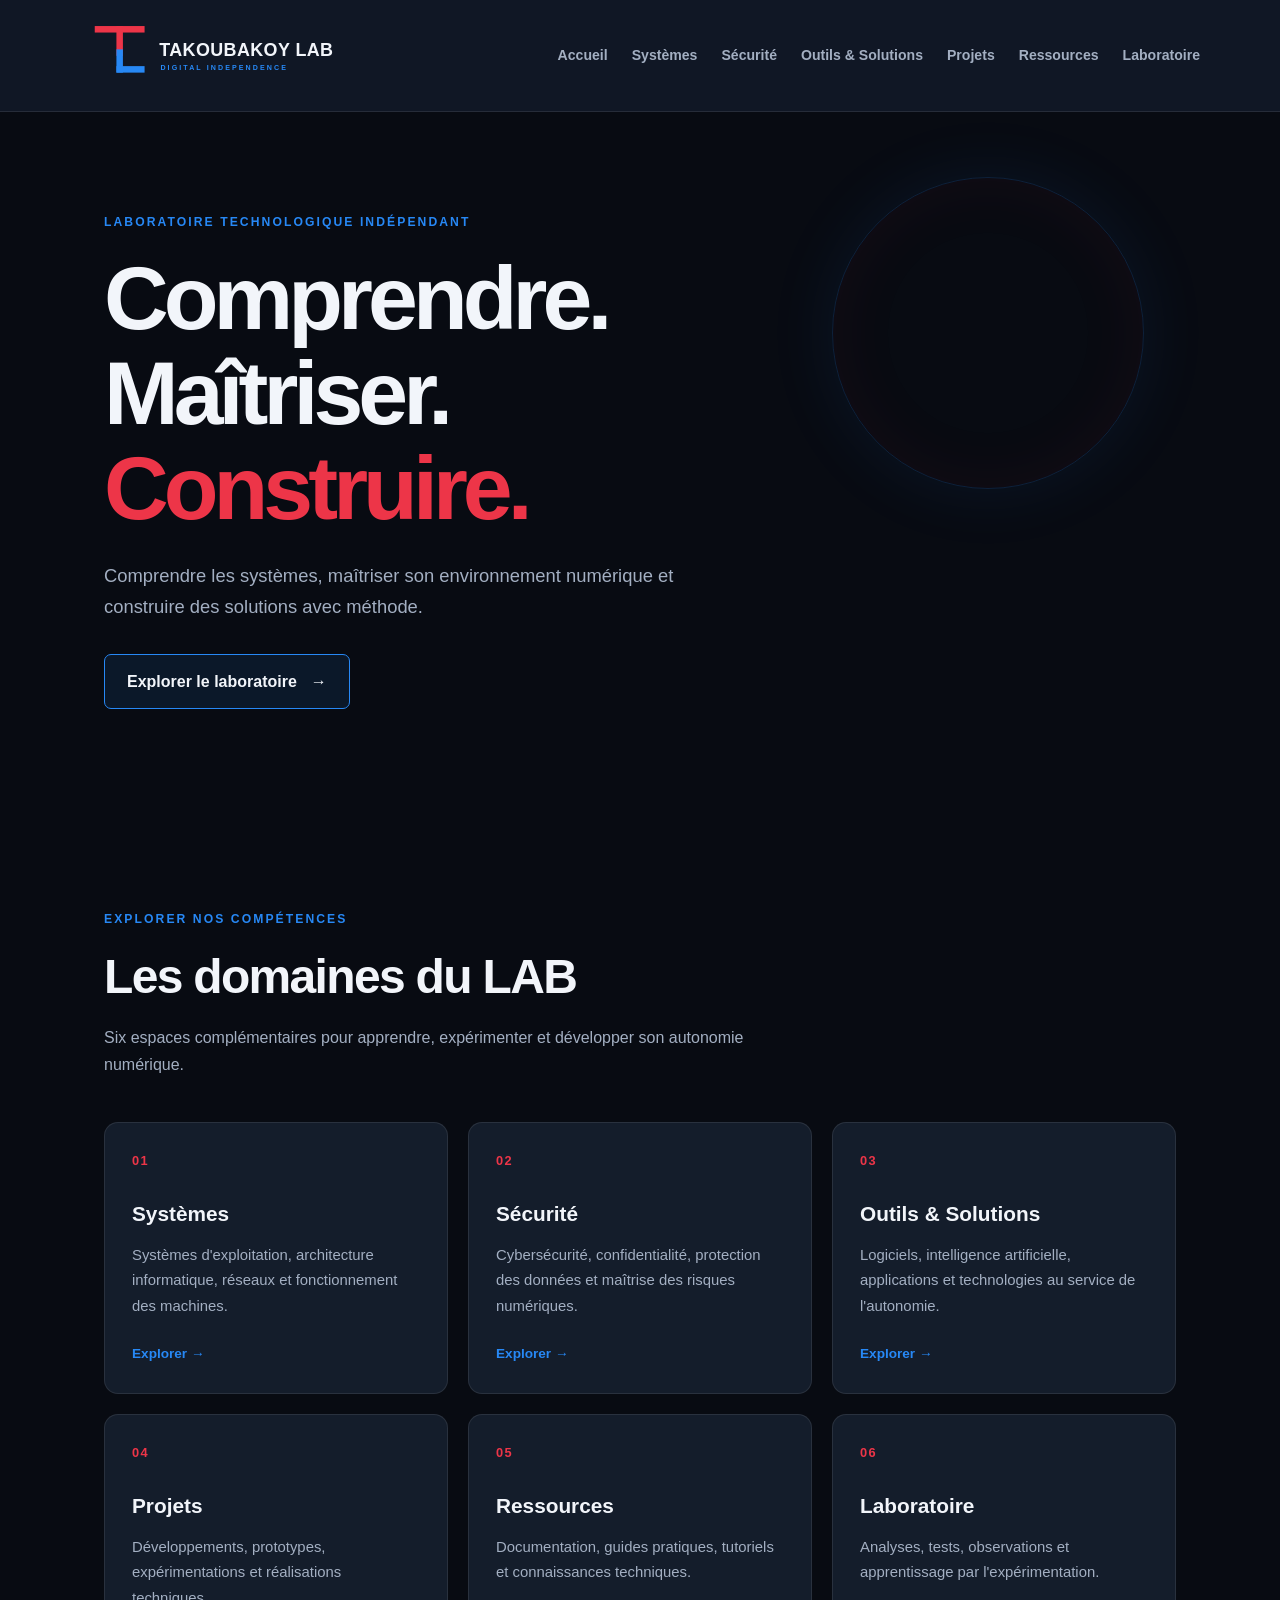
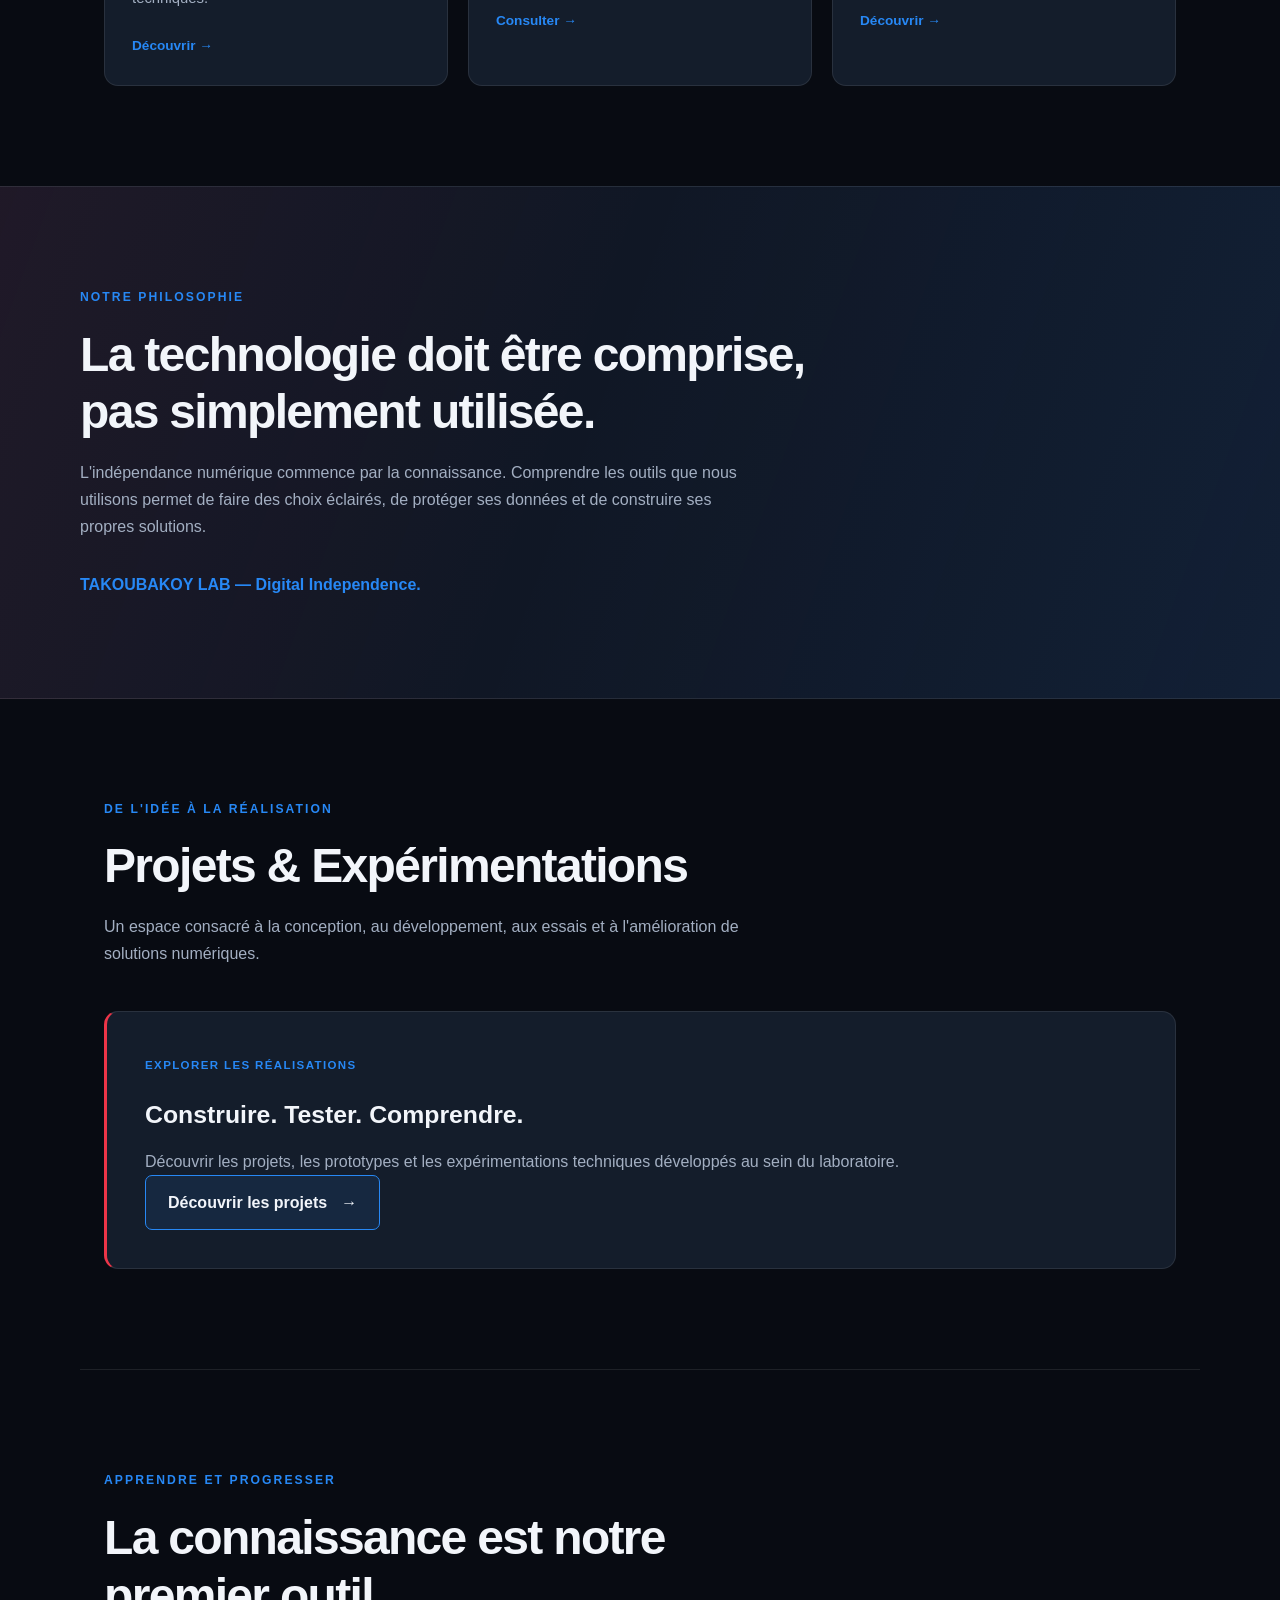
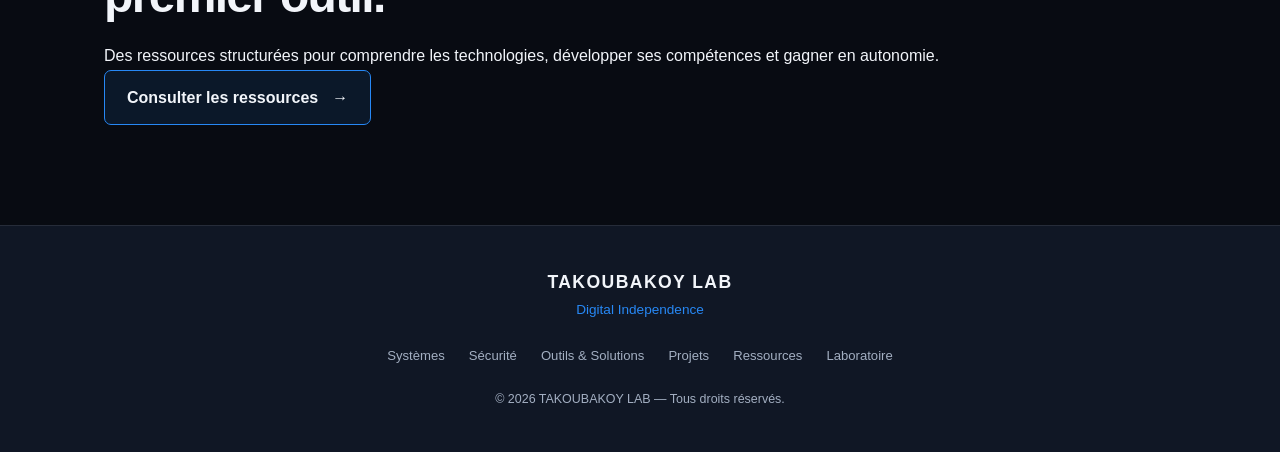
==== commit ad8eed26: "add shared footer navigation to homepage" ====
--- a/index.html
+++ b/index.html
@@ -231,17 +231,26 @@
   </main>
 
   <!-- PIED DE PAGE -->
-  <footer class="site-footer">
-
-    <p class="footer-brand">TAKOUBAKOY LAB</p>
-
-    <p>Digital Independence</p>
-
-    <p class="footer-copy">
-      © 2026 TAKOUBAKOY LAB — Tous droits réservés.
-    </p>
-
-  </footer>
+<footer class="site-footer">
+
+  <p class="footer-brand">TAKOUBAKOY LAB</p>
+
+  <p class="footer-tagline">Digital Independence</p>
+
+  <nav class="footer-nav" aria-label="Navigation de pied de page">
+    <a href="systemes/">Systèmes</a>
+    <a href="securite/">Sécurité</a>
+    <a href="outils-solutions/">Outils & Solutions</a>
+    <a href="projets/">Projets</a>
+    <a href="ressources/">Ressources</a>
+    <a href="laboratoire/">Laboratoire</a>
+  </nav>
+
+  <p class="footer-copy">
+    © 2026 TAKOUBAKOY LAB — Tous droits réservés.
+  </p>
+
+</footer>
 
 </body>
 </html>
--- a/assets/css/style.css
+++ b/assets/css/style.css
@@ -359,6 +359,34 @@
   color: var(--accent-blue);
   font-size: 0.85rem;
 }
+.footer-tagline {
+  color: var(--accent-blue);
+  font-size: 0.85rem;
+}
+
+.footer-nav {
+  display: flex;
+  justify-content: center;
+  flex-wrap: wrap;
+  gap: 12px 24px;
+  margin-top: 24px;
+}
+
+.footer-nav a {
+  color: var(--text-muted);
+  font-size: 0.82rem;
+  text-decoration: none;
+  transition: color 0.2s ease;
+}
+
+.footer-nav a:hover {
+  color: var(--accent-blue);
+}
+
+.footer-nav a:focus-visible {
+  outline: 2px solid var(--accent-blue);
+  outline-offset: 4px;
+}
 
 .footer-copy {
   margin-top: 22px;
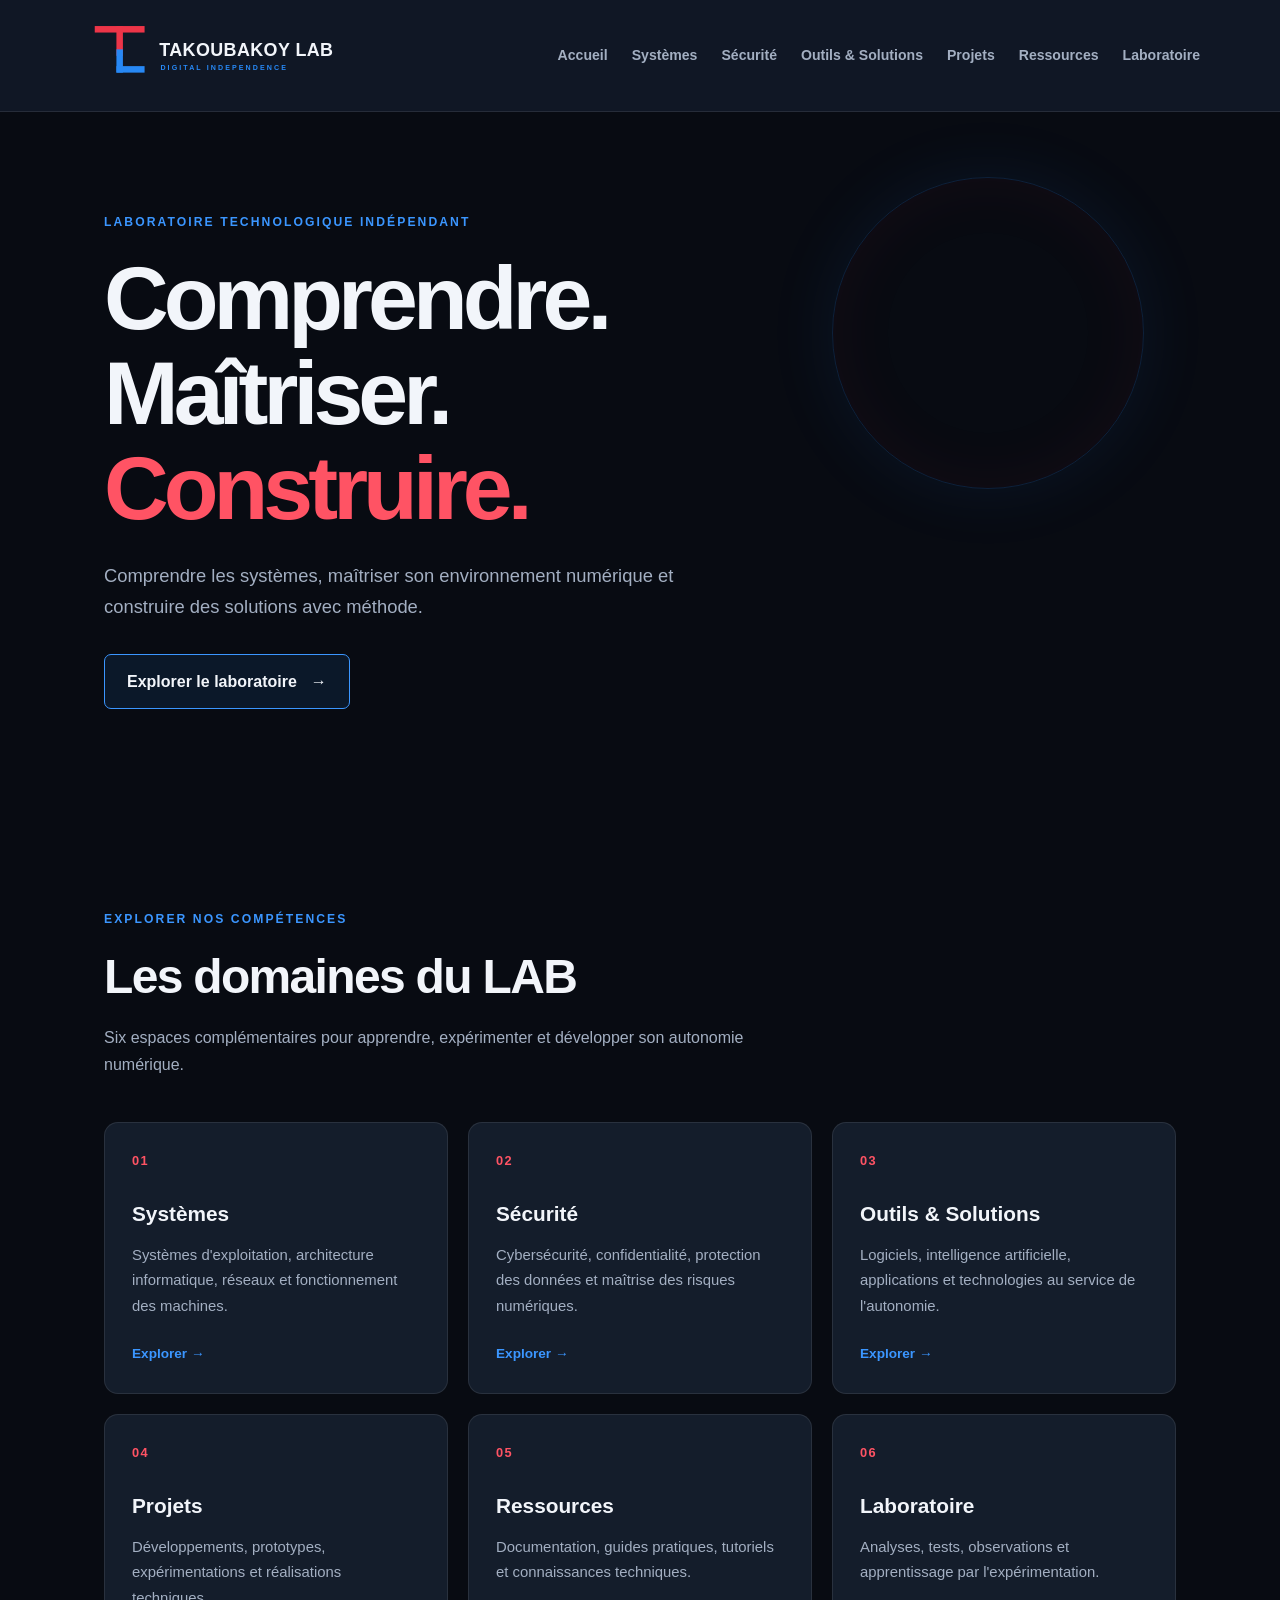
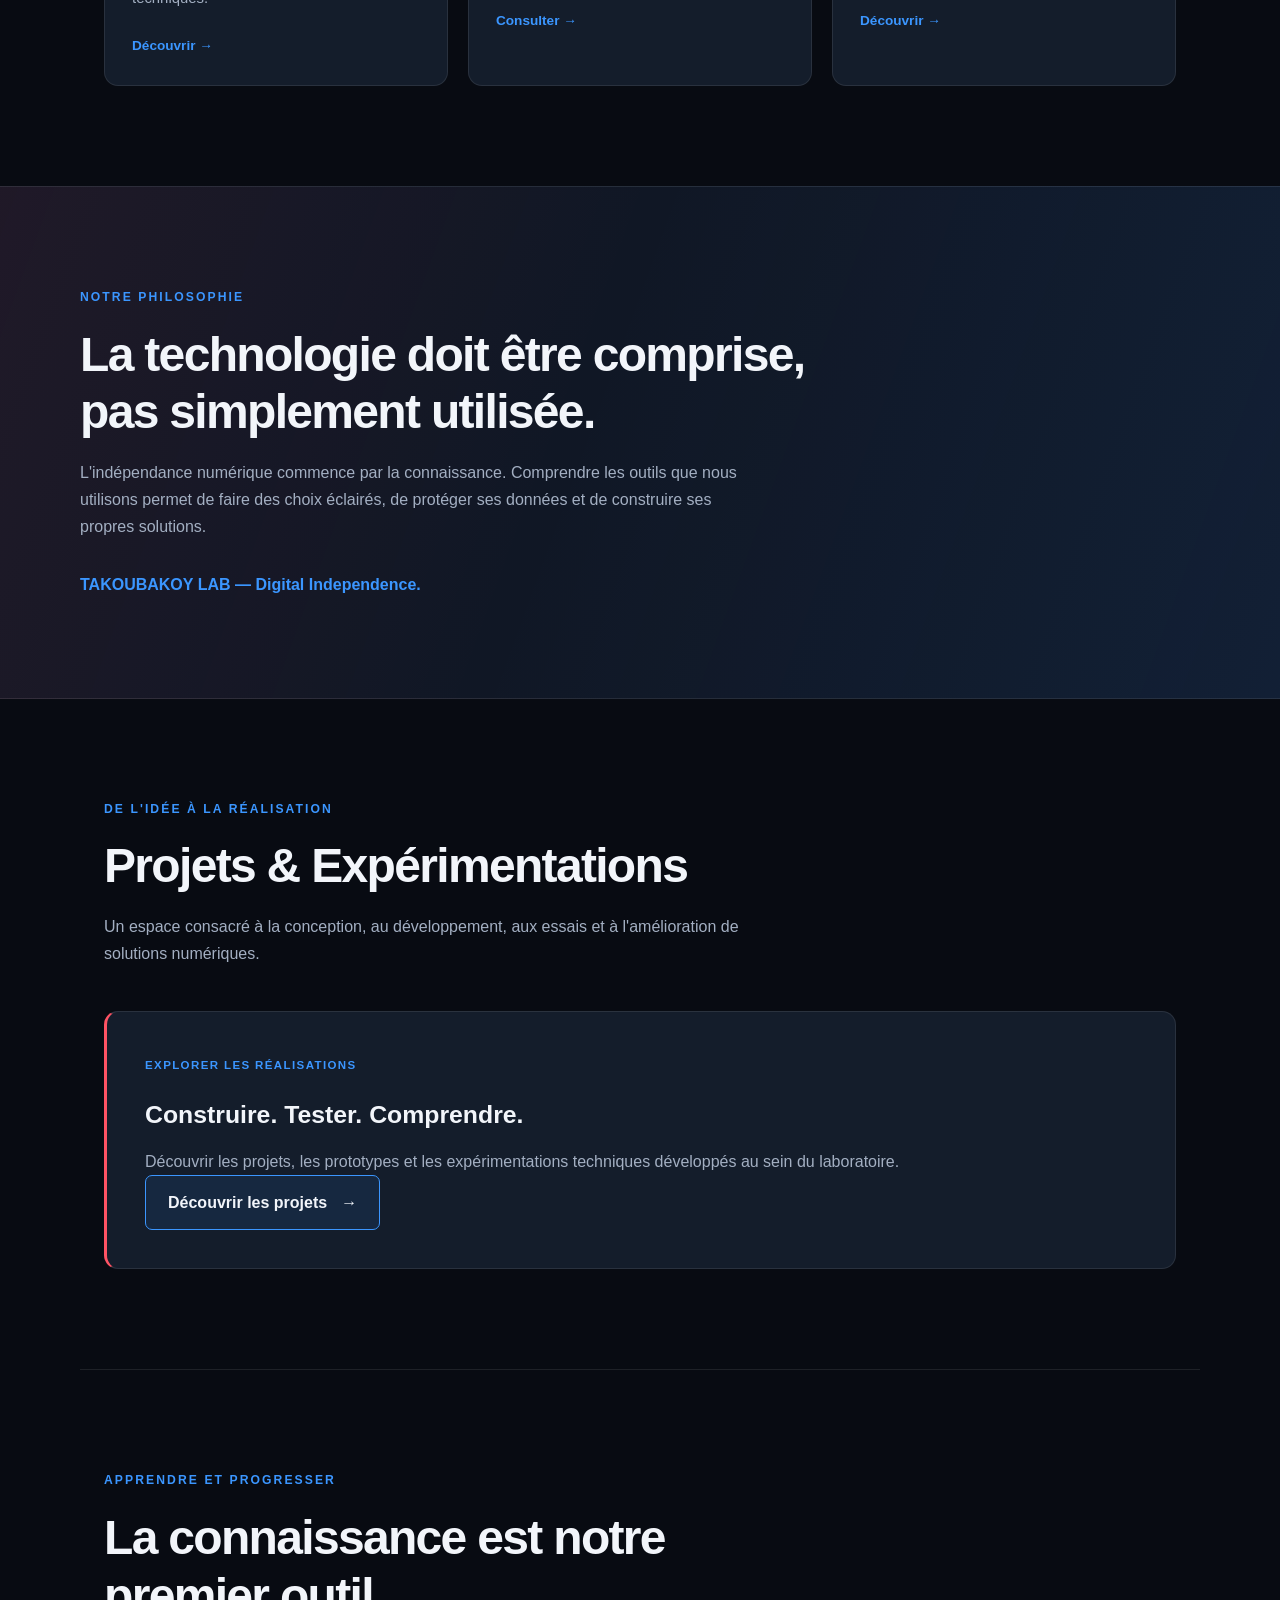
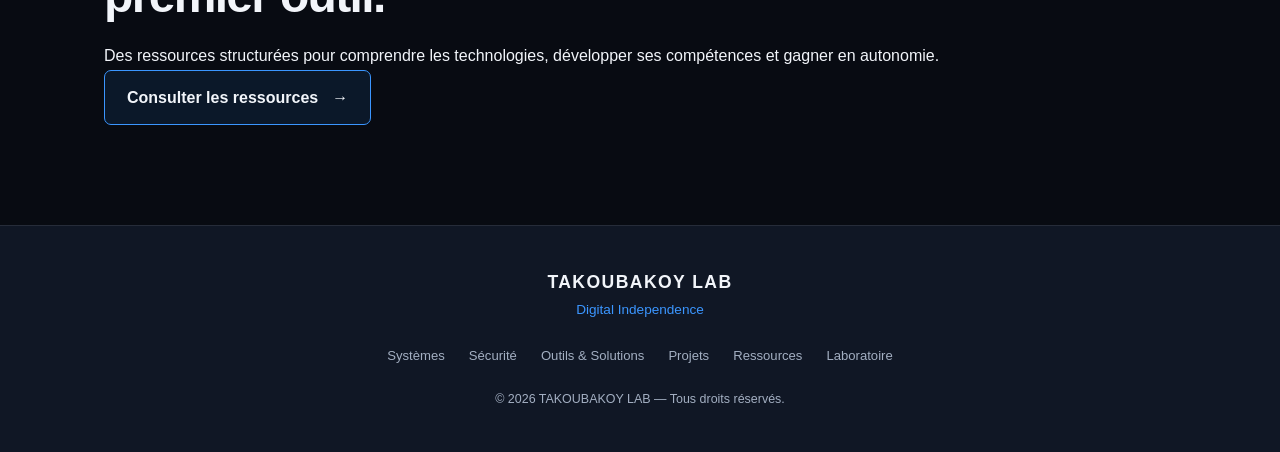
==== commit 7120a23b: "add homepage canonical URL" ====
--- a/index.html
+++ b/index.html
@@ -9,6 +9,7 @@
   <meta name="description" content="TAKOUBAKOY LAB — Digital Independence. Comprendre les systèmes, maîtriser son environnement numérique et construire des solutions.">
 
   <meta name="theme-color" content="#080b12">
+  <link rel="canonical" href="https://takoubakoy90.github.io/takoubakoy-lab/">
 
   <title>TAKOUBAKOY LAB — Digital Independence</title>
 
--- a/assets/css/style.css
+++ b/assets/css/style.css
@@ -16,8 +16,8 @@
   --text-main: #f2f5fa;
   --text-muted: #a3afc2;
 
-  --accent-red: #ed3548;
-  --accent-blue: #2788f5;
+--accent-red: #ff5364;
+--accent-blue: #3b96ff;
 
   --border-color: rgba(255, 255, 255, 0.09);
   --content-width: 1120px;
